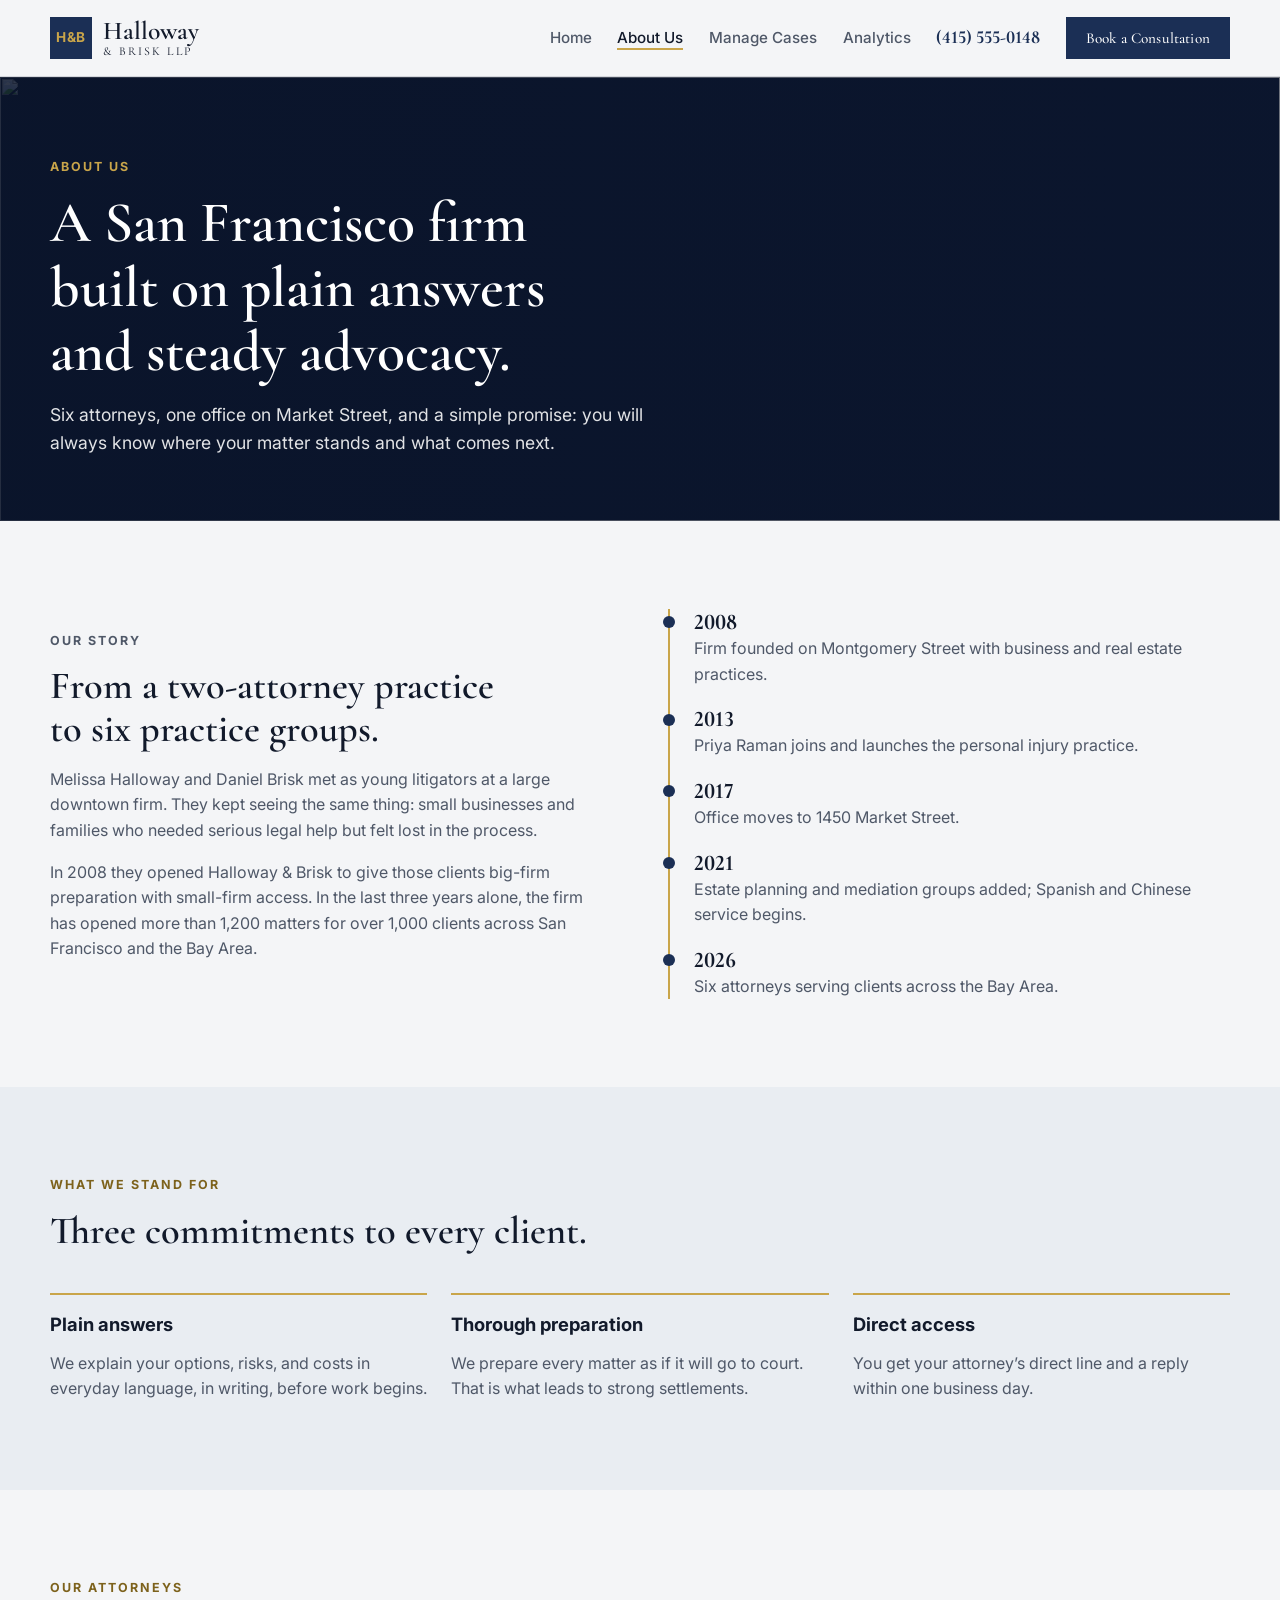
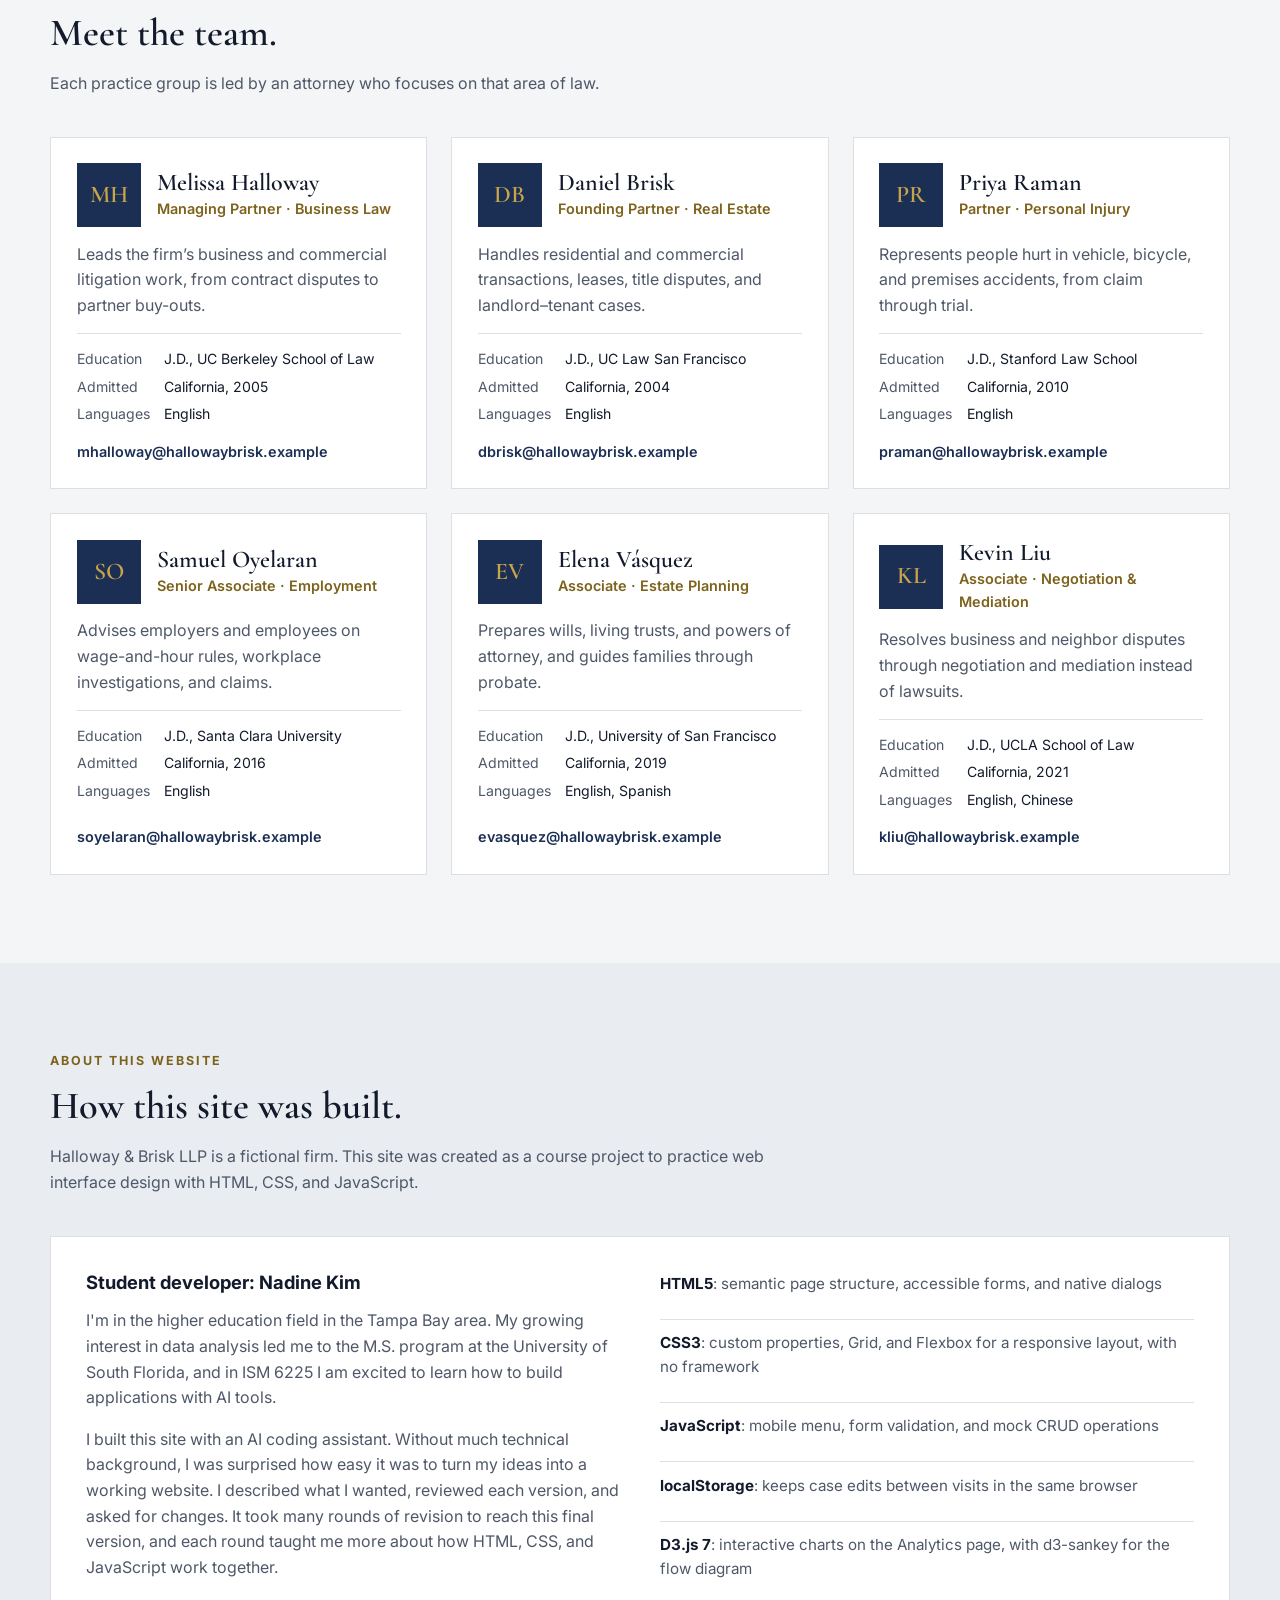
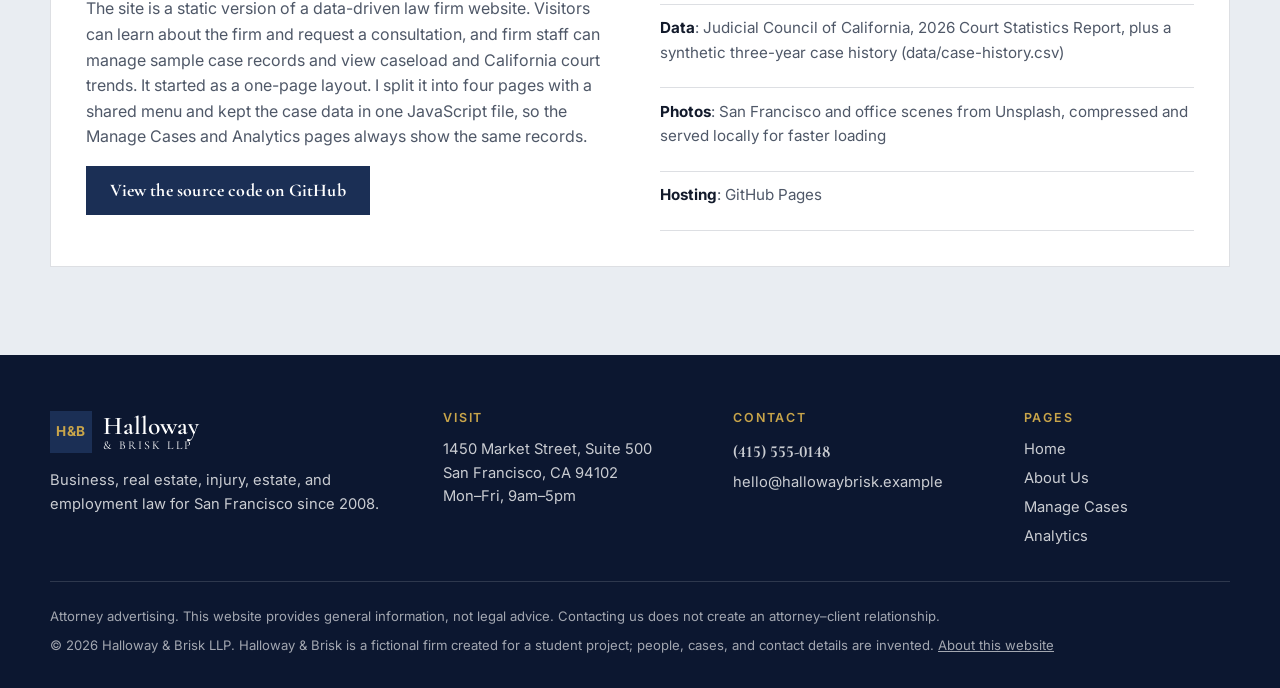
==== aboutus.html @ 7047437b "Add files via upload" ====
<!DOCTYPE html>
<html lang="en">
  <head>
    <meta charset="UTF-8" />
    <meta name="viewport" content="width=device-width, initial-scale=1.0" />
    <title>About Us | Halloway &amp; Brisk LLP</title>
    <meta
      name="description"
      content="Meet the attorneys of Halloway & Brisk LLP, a San Francisco law firm founded in 2008, and learn how this website was built."
    />
    <link rel="icon" href="data:image/svg+xml,%3Csvg xmlns='http://www.w3.org/2000/svg' viewBox='0 0 64 64'%3E%3Crect width='64' height='64' fill='%231b2f55'/%3E%3Ctext x='32' y='43' font-family='Georgia,serif' font-size='30' font-weight='700' fill='%23c9a54a' text-anchor='middle'%3EH%3C/text%3E%3C/svg%3E" />
    <link rel="preconnect" href="https://fonts.googleapis.com" />
    <link rel="preconnect" href="https://fonts.gstatic.com" crossorigin />
    <link
      href="https://fonts.googleapis.com/css2?family=Cormorant+Garamond:wght@600;700&family=Inter:wght@400;500;600;700&display=swap"
      rel="stylesheet"
    />
    <link rel="stylesheet" href="styles.css" />
  </head>
  <body>
    <a class="skip-link" href="#main">Skip to main content</a>

    <header class="site-header">
      <div class="container nav-wrap">
        <a href="index.html" class="brand" aria-label="Halloway &amp; Brisk LLP home">
          <span class="brand-mark" aria-hidden="true">H&amp;B</span>
          <span class="brand-text"><strong>Halloway</strong><small>&amp; Brisk LLP</small></span>
        </a>
        <button class="nav-toggle" type="button" aria-label="Open menu" aria-expanded="false" aria-controls="site-nav">
          <span></span><span></span><span></span>
        </button>
        <nav class="site-nav" id="site-nav" aria-label="Main navigation">
          <a href="index.html">Home</a>
          <a href="aboutus.html" aria-current="page">About Us</a>
          <a href="managecases.html">Manage Cases</a>
          <a href="analytics.html">Analytics</a>
          <a href="tel:+14155550148" class="nav-phone">(415) 555-0148</a>
          <a href="index.html#contact" class="btn btn-primary nav-cta">Book a Consultation</a>
        </nav>
      </div>
    </header>

    <main id="main">
      <section class="page-hero">
        <img src="images/about-cable-car.jpg" alt="" width="1600" height="711" fetchpriority="high" />
        <div class="container">
          <p class="eyebrow">About us</p>
          <h1>A San Francisco firm built on plain answers and steady advocacy.</h1>
          <p class="lead">
            Six attorneys, one office on Market Street, and a simple promise: you will always know where your matter
            stands and what comes next.
          </p>
        </div>
      </section>

      <section class="section">
        <div class="container split">
          <div class="split-copy">
            <p class="eyebrow">Our story</p>
            <h2>From a two-attorney practice to six practice groups.</h2>
            <p>
              Melissa Halloway and Daniel Brisk met as young litigators at a large downtown firm. They kept seeing the
              same thing: small businesses and families who needed serious legal help but felt lost in the process.
            </p>
            <p>
              In 2008 they opened Halloway &amp; Brisk to give those clients big-firm preparation with small-firm
              access. In the last three years alone, the firm has opened more than 1,200 matters for over 1,000 clients
              across San Francisco and the Bay Area.
            </p>
          </div>
          <ol class="timeline" aria-label="Firm history">
            <li><strong>2008</strong><span>Firm founded on Montgomery Street with business and real estate practices.</span></li>
            <li><strong>2013</strong><span>Priya Raman joins and launches the personal injury practice.</span></li>
            <li><strong>2017</strong><span>Office moves to 1450 Market Street.</span></li>
            <li><strong>2021</strong><span>Estate planning and mediation groups added; Spanish and Chinese service begins.</span></li>
            <li><strong>2026</strong><span>Six attorneys serving clients across the Bay Area.</span></li>
          </ol>
        </div>
      </section>

      <section class="section alt-section">
        <div class="container">
          <div class="section-heading">
            <p class="eyebrow">What we stand for</p>
            <h2>Three commitments to every client.</h2>
          </div>
          <div class="values-grid">
            <div>
              <h3>Plain answers</h3>
              <p>We explain your options, risks, and costs in everyday language, in writing, before work begins.</p>
            </div>
            <div>
              <h3>Thorough preparation</h3>
              <p>We prepare every matter as if it will go to court. That is what leads to strong settlements.</p>
            </div>
            <div>
              <h3>Direct access</h3>
              <p>You get your attorney’s direct line and a reply within one business day.</p>
            </div>
          </div>
        </div>
      </section>

      <section id="attorneys" class="section">
        <div class="container">
          <div class="section-heading">
            <p class="eyebrow">Our attorneys</p>
            <h2>Meet the team.</h2>
            <p>Each practice group is led by an attorney who focuses on that area of law.</p>
          </div>

          <div class="team-grid">
            <article class="attorney-card">
              <div class="attorney-head">
                <span class="monogram" aria-hidden="true">MH</span>
                <div>
                  <h3>Melissa Halloway</h3>
                  <p>Managing Partner · Business Law</p>
                </div>
              </div>
              <p>Leads the firm’s business and commercial litigation work, from contract disputes to partner buy-outs.</p>
              <dl>
                <dt>Education</dt><dd>J.D., UC Berkeley School of Law</dd>
                <dt>Admitted</dt><dd>California, 2005</dd>
                <dt>Languages</dt><dd>English</dd>
              </dl>
              <a href="mailto:mhalloway@hallowaybrisk.example">mhalloway@hallowaybrisk.example</a>
            </article>

            <article class="attorney-card">
              <div class="attorney-head">
                <span class="monogram" aria-hidden="true">DB</span>
                <div>
                  <h3>Daniel Brisk</h3>
                  <p>Founding Partner · Real Estate</p>
                </div>
              </div>
              <p>Handles residential and commercial transactions, leases, title disputes, and landlord–tenant cases.</p>
              <dl>
                <dt>Education</dt><dd>J.D., UC Law San Francisco</dd>
                <dt>Admitted</dt><dd>California, 2004</dd>
                <dt>Languages</dt><dd>English</dd>
              </dl>
              <a href="mailto:dbrisk@hallowaybrisk.example">dbrisk@hallowaybrisk.example</a>
            </article>

            <article class="attorney-card">
              <div class="attorney-head">
                <span class="monogram" aria-hidden="true">PR</span>
                <div>
                  <h3>Priya Raman</h3>
                  <p>Partner · Personal Injury</p>
                </div>
              </div>
              <p>Represents people hurt in vehicle, bicycle, and premises accidents, from claim through trial.</p>
              <dl>
                <dt>Education</dt><dd>J.D., Stanford Law School</dd>
                <dt>Admitted</dt><dd>California, 2010</dd>
                <dt>Languages</dt><dd>English</dd>
              </dl>
              <a href="mailto:praman@hallowaybrisk.example">praman@hallowaybrisk.example</a>
            </article>

            <article class="attorney-card">
              <div class="attorney-head">
                <span class="monogram" aria-hidden="true">SO</span>
                <div>
                  <h3>Samuel Oyelaran</h3>
                  <p>Senior Associate · Employment</p>
                </div>
              </div>
              <p>Advises employers and employees on wage-and-hour rules, workplace investigations, and claims.</p>
              <dl>
                <dt>Education</dt><dd>J.D., Santa Clara University</dd>
                <dt>Admitted</dt><dd>California, 2016</dd>
                <dt>Languages</dt><dd>English</dd>
              </dl>
              <a href="mailto:soyelaran@hallowaybrisk.example">soyelaran@hallowaybrisk.example</a>
            </article>

            <article class="attorney-card">
              <div class="attorney-head">
                <span class="monogram" aria-hidden="true">EV</span>
                <div>
                  <h3>Elena Vásquez</h3>
                  <p>Associate · Estate Planning</p>
                </div>
              </div>
              <p>Prepares wills, living trusts, and powers of attorney, and guides families through probate.</p>
              <dl>
                <dt>Education</dt><dd>J.D., University of San Francisco</dd>
                <dt>Admitted</dt><dd>California, 2019</dd>
                <dt>Languages</dt><dd>English, Spanish</dd>
              </dl>
              <a href="mailto:evasquez@hallowaybrisk.example">evasquez@hallowaybrisk.example</a>
            </article>

            <article class="attorney-card">
              <div class="attorney-head">
                <span class="monogram" aria-hidden="true">KL</span>
                <div>
                  <h3>Kevin Liu</h3>
                  <p>Associate · Negotiation &amp; Mediation</p>
                </div>
              </div>
              <p>Resolves business and neighbor disputes through negotiation and mediation instead of lawsuits.</p>
              <dl>
                <dt>Education</dt><dd>J.D., UCLA School of Law</dd>
                <dt>Admitted</dt><dd>California, 2021</dd>
                <dt>Languages</dt><dd>English, Chinese</dd>
              </dl>
              <a href="mailto:kliu@hallowaybrisk.example">kliu@hallowaybrisk.example</a>
            </article>
          </div>
        </div>
      </section>

      <section id="developer" class="section alt-section">
        <div class="container">
          <div class="section-heading">
            <p class="eyebrow">About this website</p>
            <h2>How this site was built.</h2>
            <p>
              Halloway &amp; Brisk LLP is a fictional firm. This site was created as a course project to practice web
              interface design with HTML, CSS, and JavaScript.
            </p>
          </div>

          <div class="dev-card">
            <div>
              <h3>Student developer: Nadine Kim</h3>
              <p>
                I'm in the higher education field in the Tampa Bay area. My growing
                interest in data analysis led me to the M.S. program at the University of South Florida, and in ISM 6225
                I am excited to learn how to build applications with AI tools.
              </p>
              <p>
                I built this site with an AI coding assistant. Without much technical background, I was surprised how
                easy it was to turn my ideas into a working website. I described what I wanted, reviewed each version,
                and asked for changes. It took many rounds of revision to reach this final version, and each round
                taught me more about how HTML, CSS, and JavaScript work together.
              </p>
              <p>
                The site is a static version of a data-driven law firm website. Visitors can learn about the firm and
                request a consultation, and firm staff can manage sample case records and view caseload and California
                court trends. It started as a one-page layout. I split it into four pages with a shared menu and kept
                the case data in one JavaScript file, so the Manage Cases and Analytics pages always show the same
                records.
              </p>
              <p>
                <a class="btn btn-primary" href="https://github.com/nkim-hub/ISM6225_Assignment1">View the source code on GitHub</a>
              </p>
            </div>
            <ul class="tech-list">
              <li><strong>HTML5</strong>: semantic page structure, accessible forms, and native dialogs</li>
              <li><strong>CSS3</strong>: custom properties, Grid, and Flexbox for a responsive layout, with no framework</li>
              <li><strong>JavaScript</strong>: mobile menu, form validation, and mock CRUD operations</li>
              <li><strong>localStorage</strong>: keeps case edits between visits in the same browser</li>
              <li><strong>D3.js 7</strong>: interactive charts on the Analytics page, with d3-sankey for the flow diagram</li>
              <li><strong>Data</strong>: Judicial Council of California, 2026 Court Statistics Report, plus a synthetic three-year case history (data/case-history.csv)</li>
              <li><strong>Photos</strong>: San Francisco and office scenes from Unsplash, compressed and served locally for faster loading</li>
              <li><strong>Hosting</strong>: GitHub Pages</li>
            </ul>
          </div>
        </div>
      </section>
    </main>

    <footer class="site-footer">
      <div class="container footer-grid">
        <div>
          <a href="index.html" class="brand">
            <span class="brand-mark" aria-hidden="true">H&amp;B</span>
            <span class="brand-text"><strong>Halloway</strong><small>&amp; Brisk LLP</small></span>
          </a>
          <p>Business, real estate, injury, estate, and employment law for San Francisco since 2008.</p>
        </div>
        <div>
          <h2 class="footer-title">Visit</h2>
          <address>1450 Market Street, Suite 500<br />San Francisco, CA 94102<br />Mon–Fri, 9am–5pm</address>
        </div>
        <div>
          <h2 class="footer-title">Contact</h2>
          <div class="footer-links">
            <a class="phone" href="tel:+14155550148">(415) 555-0148</a>
            <a href="mailto:hello@hallowaybrisk.example">hello@hallowaybrisk.example</a>
          </div>
        </div>
        <div>
          <h2 class="footer-title">Pages</h2>
          <nav class="footer-links" aria-label="Footer">
            <a href="index.html">Home</a>
            <a href="aboutus.html">About Us</a>
            <a href="managecases.html">Manage Cases</a>
            <a href="analytics.html">Analytics</a>
          </nav>
        </div>
      </div>
      <div class="container footer-legal">
        <p>
          Attorney advertising. This website provides general information, not legal advice. Contacting us does not
          create an attorney–client relationship.
        </p>
        <p>
          © <span class="js-year">2026</span> Halloway &amp; Brisk LLP. Halloway &amp; Brisk is a fictional firm
          created for a student project; people, cases, and contact details are invented.
          <a href="aboutus.html#developer">About this website</a>
        </p>
      </div>
    </footer>

    <script src="js/main.js" defer></script>
  </body>
</html>
---- styles.css ----
/* Halloway & Brisk LLP — shared styles for all pages */

:root {
  --bg: #f4f5f7;
  --surface: #ffffff;
  --surface-alt: #e9edf2;
  --ink: #121a2b;
  --muted: #4f5868;
  --primary: #1b2f55;
  --primary-dark: #0f1e3a;
  --accent: #c9a54a;
  --gold-text: #7d621c;
  --night: #0c1730;
  --line: rgba(15, 30, 58, 0.14);
  --focus: #1f5fbf;
  --good: #1d7a3a;
  --warn: #9a5b00;
  --danger: #b3261e;
  --shadow: 0 18px 40px rgba(12, 23, 48, 0.1);
  --radius: 0;
  --container: 1180px;
  --header-h: 76px;
  --serif: "Cormorant Garamond", Georgia, "Times New Roman", serif;
  --sans: "Inter", "Segoe UI", system-ui, -apple-system, sans-serif;
}

* {
  box-sizing: border-box;
}

html {
  scroll-behavior: smooth;
}

body {
  margin: 0;
  font-family: var(--sans);
  background: var(--bg);
  color: var(--ink);
  line-height: 1.6;
  font-variant-numeric: lining-nums;
}

img {
  max-width: 100%;
  display: block;
}

a {
  color: inherit;
  text-decoration: none;
}

button,
input,
select,
textarea {
  font: inherit;
}

:focus-visible {
  outline: 3px solid var(--focus);
  outline-offset: 2px;
}

[id] {
  scroll-margin-top: calc(var(--header-h) + 16px);
}

.container {
  width: min(var(--container), calc(100% - 2rem));
  margin: 0 auto;
}

.section {
  padding: 5.5rem 0;
}

.alt-section {
  background: var(--surface-alt);
}

.skip-link {
  position: absolute;
  left: 1rem;
  top: -100px;
  z-index: 100;
  background: var(--surface);
  padding: 0.6rem 1rem;
  border-radius: 0;
}

.skip-link:focus {
  top: 1rem;
}

[hidden] {
  display: none !important;
}

.visually-hidden {
  position: absolute;
  width: 1px;
  height: 1px;
  overflow: hidden;
  clip: rect(0 0 0 0);
  white-space: nowrap;
}

/* ---------- Header & navigation ---------- */

.site-header {
  position: sticky;
  top: 0;
  z-index: 20;
  background: rgba(244, 245, 247, 0.95);
  backdrop-filter: blur(14px);
  border-bottom: 1px solid var(--line);
}

.nav-wrap {
  position: relative;
  display: flex;
  align-items: center;
  justify-content: space-between;
  min-height: var(--header-h);
  gap: 1.5rem;
}

.brand {
  display: inline-flex;
  align-items: center;
  gap: 0.7rem;
}

.brand-mark {
  display: grid;
  place-items: center;
  width: 42px;
  height: 42px;
  border-radius: 0;
  background: var(--primary);
  color: var(--accent);
  font-weight: 700;
  font-size: 0.85rem;
  letter-spacing: 0.06em;
}

.brand-text {
  display: flex;
  flex-direction: column;
  line-height: 1.05;
  font-family: var(--serif);
}

.brand-text strong {
  font-size: 1.6rem;
  font-weight: 600;
}

.brand-text small {
  font-size: 0.75rem;
  letter-spacing: 0.18em;
  text-transform: uppercase;
}

.site-nav {
  display: flex;
  align-items: center;
  gap: 1.6rem;
}

.site-nav a {
  color: var(--muted);
  font-weight: 500;
  font-size: 0.95rem;
}

.site-nav a:hover,
.site-nav a[aria-current="page"] {
  color: var(--ink);
}

.site-nav a[aria-current="page"] {
  box-shadow: inset 0 -2px 0 var(--accent);
}

.site-nav .nav-phone {
  color: var(--primary);
  font-family: var(--serif);
  font-size: 1.15rem;
  font-weight: 700;
  white-space: nowrap;
}

.site-nav .nav-cta {
  color: #fff;
  padding: 0.7rem 1.2rem;
}

.site-nav .nav-cta:hover {
  color: #fff;
}

.nav-toggle {
  display: none;
  flex-direction: column;
  justify-content: center;
  gap: 5px;
  width: 44px;
  height: 44px;
  border: 1px solid var(--line);
  border-radius: 0;
  background: var(--surface);
  cursor: pointer;
}

.nav-toggle span {
  display: block;
  width: 18px;
  height: 2px;
  margin: 0 auto;
  background: var(--ink);
}

/* ---------- Buttons ---------- */

.btn {
  display: inline-flex;
  align-items: center;
  justify-content: center;
  gap: 0.5rem;
  border: 1px solid transparent;
  border-radius: 0;
  padding: 0.8rem 1.45rem;
  font-family: var(--serif);
  font-size: 1.12rem;
  font-weight: 700;
  letter-spacing: 0.01em;
  line-height: 1.2;
  cursor: pointer;
  transition: transform 0.2s ease, background-color 0.2s ease, border-color 0.2s ease;
}

.btn:hover {
  transform: translateY(-1px);
}

.btn-primary {
  background: var(--primary);
  color: #fff;
}

.btn-primary:hover {
  background: var(--primary-dark);
  border-color: var(--accent);
}

.hero-actions .btn-primary {
  background: var(--accent);
  color: var(--night);
}

.hero-actions .btn-primary:hover {
  background: #d9b85e;
  border-color: #d9b85e;
}

.btn-secondary {
  background: transparent;
  border-color: rgba(15, 30, 58, 0.35);
  color: var(--ink);
}

.btn-light {
  background: rgba(255, 255, 255, 0.12);
  border-color: rgba(255, 255, 255, 0.55);
  color: #fff;
}

.btn-danger {
  background: var(--danger);
  color: #fff;
}

.btn-small {
  padding: 0.45rem 0.85rem;
  font-size: 1rem;
}

.btn-link {
  background: none;
  border: 0;
  padding: 0.3rem 0.4rem;
  color: var(--primary);
  font-family: var(--serif);
  font-size: 1.05rem;
  font-weight: 700;
  cursor: pointer;
  border-radius: 0;
}

.btn-link:hover {
  text-decoration: underline;
}

.btn-link.danger {
  color: var(--danger);
}

.full-width {
  width: 100%;
}

/* ---------- Type ---------- */

h1,
h2,
h3 {
  margin: 0 0 1rem;
  line-height: 1.12;
  text-wrap: balance;
}

h1,
h2 {
  font-family: var(--serif);
  font-weight: 600;
}

h1 {
  font-size: clamp(2.8rem, 5vw, 4.8rem);
}

h2 {
  font-size: clamp(2.1rem, 3vw, 3.1rem);
}

h3 {
  font-size: 1.15rem;
}

.eyebrow {
  margin: 0 0 0.9rem;
  color: var(--gold-text);
  font-size: 0.78rem;
  letter-spacing: 0.16em;
  text-transform: uppercase;
  font-weight: 700;
}

.lead {
  max-width: 620px;
  font-size: 1.1rem;
  color: var(--muted);
}

.section-heading {
  max-width: 760px;
  margin-bottom: 2.5rem;
}

.section-heading p:not(.eyebrow) {
  color: var(--muted);
  margin: 0;
}

.disclaimer {
  margin: 1.5rem 0 0;
  font-size: 0.85rem;
  color: var(--muted);
  max-width: 820px;
}

.text-link {
  color: var(--primary);
  font-weight: 600;
  text-decoration: underline;
  text-underline-offset: 3px;
  text-decoration-color: var(--accent);
  text-decoration-thickness: 2px;
}

/* ---------- Home hero (photo) ---------- */

.hero {
  position: relative;
  isolation: isolate;
  color: #fff;
  padding: 6rem 0 5rem;
  overflow: hidden;
  background: var(--night);
}

.hero-bg {
  position: absolute;
  inset: 0;
  z-index: -2;
  width: 100%;
  height: 100%;
  object-fit: cover;
  object-position: center 40%;
}

.hero::after {
  content: "";
  position: absolute;
  inset: 0;
  z-index: -1;
  background: linear-gradient(90deg, rgba(10, 20, 42, 0.88) 0%, rgba(10, 20, 42, 0.66) 50%, rgba(10, 20, 42, 0.35) 100%);
}

.hero-grid {
  display: grid;
  grid-template-columns: minmax(0, 1.25fr) minmax(0, 0.75fr);
  gap: 3rem;
  align-items: center;
}

.hero .eyebrow {
  color: var(--accent);
}

.hero h1 {
  max-width: 600px;
}

.hero .lead {
  color: rgba(255, 255, 255, 0.86);
}

.hero-actions {
  display: flex;
  flex-wrap: wrap;
  gap: 1rem;
  margin-top: 2rem;
}

.hero-highlights {
  list-style: none;
  padding: 0;
  margin: 2rem 0 0;
  display: grid;
  gap: 0.6rem;
  color: rgba(255, 255, 255, 0.86);
}

.hero-highlights li::before {
  content: "✓";
  color: var(--accent);
  margin-right: 0.7rem;
  font-weight: 700;
}

.hero-card {
  background: var(--surface);
  color: var(--ink);
  border-radius: var(--radius);
  padding: 2rem;
  border-top: 4px solid var(--accent);
  box-shadow: var(--shadow);
}

.hero-card h2 {
  font-size: 2rem;
  margin-bottom: 0.5rem;
}

.hero-card p {
  color: var(--muted);
  margin: 0 0 1.2rem;
}

.hero-card .big-phone {
  display: block;
  font-family: var(--serif);
  font-size: 2.4rem;
  font-weight: 700;
  color: var(--primary);
  margin-bottom: 0.4rem;
}

.hero-card dl {
  display: grid;
  grid-template-columns: auto 1fr;
  gap: 0.4rem 1rem;
  margin: 1.2rem 0 1.5rem;
  padding-top: 1.2rem;
  border-top: 1px solid var(--line);
  font-size: 0.92rem;
}

.hero-card dt {
  color: var(--muted);
}

.hero-card dd {
  margin: 0;
}

/* ---------- Inner-page banner (photo) ---------- */

.page-hero {
  position: relative;
  isolation: isolate;
  color: #fff;
  padding: 5rem 0 4rem;
  overflow: hidden;
  background: var(--night);
}

.page-hero img {
  position: absolute;
  inset: 0;
  z-index: -2;
  width: 100%;
  height: 100%;
  object-fit: cover;
}

.page-hero::after {
  content: "";
  position: absolute;
  inset: 0;
  z-index: -1;
  background: linear-gradient(90deg, rgba(10, 20, 42, 0.85), rgba(10, 20, 42, 0.45));
}

.page-hero .eyebrow {
  color: var(--accent);
}

.page-hero h1 {
  font-size: clamp(2.5rem, 4.5vw, 4rem);
  max-width: 760px;
}

.page-hero .lead {
  color: rgba(255, 255, 255, 0.88);
  margin: 0;
}

.page-hero .text-link {
  color: var(--accent);
}

.page-hero.compact {
  padding: 3.5rem 0 3rem;
  background: var(--night);
}

.page-hero.compact::after {
  display: none;
}

/* ---------- Trust bar ---------- */

.trust-bar {
  background: var(--night);
  color: #f4f5f7;
  padding: 1.6rem 0;
}

.trust-grid {
  display: grid;
  grid-template-columns: repeat(4, minmax(0, 1fr));
  gap: 1rem;
  margin: 0;
}

.trust-grid div {
  display: flex;
  flex-direction: column-reverse;
  align-items: center;
  text-align: center;
}

.trust-grid dd {
  margin: 0;
  font-family: var(--serif);
  font-size: clamp(1.8rem, 2.8vw, 2.5rem);
  font-weight: 700;
  line-height: 1.15;
  color: var(--accent);
}

.trust-grid dt {
  color: rgba(255, 255, 255, 0.72);
  font-size: 0.86rem;
}

/* ---------- Split sections ---------- */

.split {
  display: grid;
  grid-template-columns: 1fr 1fr;
  gap: 3.5rem;
  align-items: center;
}

.split-image img {
  border-radius: var(--radius);
  width: 100%;
  height: auto;
  aspect-ratio: 5 / 4;
  object-fit: cover;
  box-shadow: var(--shadow);
}

.split-copy p {
  color: var(--muted);
}

.signature-box {
  display: flex;
  align-items: center;
  justify-content: space-between;
  gap: 1rem;
  margin-top: 2rem;
  padding-top: 1.5rem;
  border-top: 1px solid var(--line);
}

.signature-box strong,
.signature-box span {
  display: block;
}

.signature-box span {
  color: var(--muted);
}

/* ---------- Cards ---------- */

.card-grid {
  display: grid;
  grid-template-columns: repeat(3, minmax(0, 1fr));
  gap: 1.5rem;
}

.info-card {
  display: flex;
  flex-direction: column;
  background: var(--surface);
  border: 1px solid var(--line);
  border-radius: var(--radius);
  padding: 1.8rem 1.5rem;
}

.info-card p {
  margin: 0 0 1.2rem;
  color: var(--muted);
}

.info-card .text-link {
  margin-top: auto;
}

.icon {
  width: 48px;
  height: 48px;
  display: grid;
  place-items: center;
  border-radius: 0;
  background: rgba(201, 165, 74, 0.16);
  color: var(--primary);
  margin-bottom: 1rem;
}

.icon svg {
  width: 24px;
  height: 24px;
}

.results-grid {
  display: grid;
  grid-template-columns: 1.5fr 1fr 1fr;
  gap: 1.5rem;
}

.result-card {
  background: var(--surface);
  border: 1px solid var(--line);
  border-radius: var(--radius);
  padding: 2rem;
}

.result-card p {
  margin: 0;
  color: var(--muted);
}

.result-card.large {
  background: var(--night);
  border-top: 4px solid var(--accent);
  padding-top: calc(2rem - 3px);
  color: #f4f5f7;
}

.result-card.large p {
  color: rgba(255, 255, 255, 0.8);
}

.result-card .result-tag {
  margin: 0 0 0.8rem;
  text-transform: uppercase;
  letter-spacing: 0.12em;
  font-size: 0.72rem;
  font-weight: 600;
}

.result-card h3 {
  font-family: var(--serif);
  font-size: clamp(1.7rem, 2.2vw, 2.3rem);
  font-weight: 600;
  margin-bottom: 0.6rem;
}

.process-grid {
  display: grid;
  grid-template-columns: repeat(4, minmax(0, 1fr));
  gap: 1.5rem;
  list-style: none;
  margin: 0;
  padding: 0;
  counter-reset: step;
}

.process-grid li {
  counter-increment: step;
  background: var(--surface);
  border: 1px solid var(--line);
  border-radius: var(--radius);
  padding: 1.8rem 1.4rem;
}

.process-grid li::before {
  content: "0" counter(step);
  display: inline-grid;
  place-items: center;
  width: 42px;
  height: 42px;
  margin-bottom: 1rem;
  border-radius: 0;
  background: var(--primary);
  color: var(--accent);
  font-weight: 700;
}

.process-grid p {
  margin: 0;
  color: var(--muted);
}

.testimonial-grid {
  display: grid;
  grid-template-columns: repeat(3, minmax(0, 1fr));
  gap: 1.5rem;
}

.testimonial-grid figure {
  margin: 0;
  display: flex;
  flex-direction: column;
  justify-content: space-between;
  gap: 1.2rem;
  padding: 1.8rem 1.5rem;
  background: var(--surface);
  border: 1px solid var(--line);
  border-radius: var(--radius);
}

.testimonial-grid blockquote {
  margin: 0;
}

.testimonial-grid figcaption {
  color: var(--muted);
  font-size: 0.92rem;
}

.testimonial-grid figcaption strong {
  display: block;
  color: var(--ink);
}

.stars {
  color: var(--accent);
  letter-spacing: 0.15em;
}

/* ---------- FAQ ---------- */

.faq-list {
  display: grid;
  gap: 0.8rem;
  max-width: 860px;
}

.faq-list details {
  background: var(--surface);
  border: 1px solid var(--line);
  border-radius: 0;
  padding: 0 1.4rem;
}

.faq-list summary {
  cursor: pointer;
  padding: 1.1rem 0;
  font-weight: 600;
  list-style-position: outside;
}

.faq-list details p {
  margin: 0 0 1.2rem;
  color: var(--muted);
}

/* ---------- Forms ---------- */

.form-card {
  background: var(--surface);
  border: 1px solid var(--line);
  border-radius: var(--radius);
  padding: 2rem;
  box-shadow: var(--shadow);
}

.form-grid {
  display: grid;
  grid-template-columns: repeat(2, minmax(0, 1fr));
  gap: 1rem 1.2rem;
}

.form-grid .span-2 {
  grid-column: 1 / -1;
}

.field {
  display: grid;
  gap: 0.4rem;
  align-content: start;
}

.field label,
.field legend {
  font-weight: 600;
  font-size: 0.92rem;
}

.field .req {
  color: var(--danger);
}

input,
select,
textarea {
  width: 100%;
  border: 1px solid rgba(15, 30, 58, 0.25);
  border-radius: 0;
  background: #fff;
  padding: 0.75rem 0.9rem;
  color: var(--ink);
}

input:focus-visible,
select:focus-visible,
textarea:focus-visible {
  outline: 3px solid var(--focus);
  outline-offset: 0;
  border-color: var(--focus);
}

textarea {
  resize: vertical;
  min-height: 120px;
}

.field-hint {
  margin: 0;
  font-size: 0.82rem;
  color: var(--muted);
}

.field-error {
  margin: 0;
  min-height: 1.2em;
  font-size: 0.82rem;
  color: var(--danger);
}

[aria-invalid="true"] {
  border-color: var(--danger);
}

.check {
  display: flex;
  gap: 0.6rem;
  align-items: flex-start;
  font-size: 0.88rem;
  color: var(--muted);
}

.check input {
  width: auto;
  margin-top: 0.25rem;
}

.radio-row {
  display: flex;
  flex-wrap: wrap;
  gap: 0.4rem 1.2rem;
  border: 0;
  padding: 0;
  margin: 0;
}

.radio-row label {
  display: flex;
  gap: 0.4rem;
  align-items: center;
  font-weight: 400;
}

.radio-row input {
  width: auto;
}

.form-note {
  margin: 1rem 0 0;
  color: var(--muted);
  font-size: 0.88rem;
}

.form-note.success {
  color: var(--good);
  font-weight: 600;
}

/* ---------- Contact ---------- */

.contact-grid {
  display: grid;
  grid-template-columns: minmax(0, 0.9fr) minmax(0, 1.1fr);
  gap: 3rem;
  align-items: start;
}

.contact-list {
  list-style: none;
  padding: 0;
  margin: 2rem 0 0;
  display: grid;
  gap: 1rem;
}

.contact-list li {
  display: grid;
  gap: 0.1rem;
}

.contact-list span {
  font-size: 0.78rem;
  text-transform: uppercase;
  letter-spacing: 0.12em;
  color: var(--muted);
  font-weight: 600;
}

.contact-list a {
  color: var(--primary);
  font-weight: 600;
}

.phone {
  font-family: var(--serif);
  font-size: 1.15em;
  font-weight: 700;
}

/* ---------- About page ---------- */

.timeline {
  list-style: none;
  margin: 0;
  padding: 0;
  display: grid;
  gap: 1.2rem;
  border-left: 2px solid var(--accent);
}

.timeline li {
  position: relative;
  padding-left: 1.5rem;
}

.timeline li::before {
  content: "";
  position: absolute;
  left: -7px;
  top: 0.45rem;
  width: 12px;
  height: 12px;
  border-radius: 50%;
  background: var(--primary);
}

.timeline strong {
  display: block;
  font-family: var(--serif);
  font-size: 1.4rem;
  line-height: 1.2;
}

.timeline span {
  color: var(--muted);
}

.values-grid {
  display: grid;
  grid-template-columns: repeat(3, minmax(0, 1fr));
  gap: 1.5rem;
}

.values-grid div {
  border-top: 2px solid var(--accent);
  padding-top: 1.2rem;
}

.values-grid p {
  margin: 0;
  color: var(--muted);
}

.team-grid {
  display: grid;
  grid-template-columns: repeat(3, minmax(0, 1fr));
  gap: 1.5rem;
}

.attorney-card {
  display: flex;
  flex-direction: column;
  gap: 0.9rem;
  background: var(--surface);
  border: 1px solid var(--line);
  border-radius: var(--radius);
  padding: 1.6rem;
}

.attorney-head {
  display: flex;
  gap: 1rem;
  align-items: center;
}

.monogram {
  flex: none;
  display: grid;
  place-items: center;
  width: 64px;
  height: 64px;
  border-radius: 0;
  background: var(--primary);
  color: var(--accent);
  font-family: var(--serif);
  font-size: 1.5rem;
  font-weight: 600;
}

.attorney-head h3 {
  margin: 0;
  font-family: var(--serif);
  font-size: 1.5rem;
  font-weight: 600;
}

.attorney-head p {
  margin: 0;
  color: var(--gold-text);
  font-weight: 600;
  font-size: 0.9rem;
}

.attorney-card > p {
  margin: 0;
  color: var(--muted);
}

.attorney-card dl {
  display: grid;
  grid-template-columns: auto 1fr;
  gap: 0.3rem 0.9rem;
  margin: 0;
  padding-top: 0.9rem;
  border-top: 1px solid var(--line);
  font-size: 0.88rem;
}

.attorney-card dt {
  color: var(--muted);
}

.attorney-card dd {
  margin: 0;
}

.attorney-card a {
  margin-top: auto;
  color: var(--primary);
  font-weight: 600;
  font-size: 0.9rem;
  overflow-wrap: anywhere;
}

.dev-card {
  display: grid;
  grid-template-columns: minmax(0, 1fr) minmax(0, 1fr);
  gap: 2.5rem;
  background: var(--surface);
  border: 1px solid var(--line);
  border-radius: var(--radius);
  padding: 2.2rem;
}

.dev-card p {
  color: var(--muted);
}


.tech-list {
  list-style: none;
  margin: 0;
  padding: 0;
  display: grid;
  gap: 0.7rem;
}

.tech-list li {
  padding-bottom: 0.7rem;
  border-bottom: 1px solid var(--line);
  color: var(--muted);
  font-size: 0.95rem;
}

.tech-list strong {
  color: var(--ink);
}

.placeholder {
  background: #fff3c4;
  padding: 0 0.25rem;
  border-radius: 0;
}

/* ---------- Manage cases (CRUD) ---------- */

.crud-layout {
  display: grid;
  gap: 2rem;
}

.panel {
  background: var(--surface);
  border: 1px solid var(--line);
  border-radius: var(--radius);
  padding: 1.8rem;
}

.panel-head {
  display: flex;
  flex-wrap: wrap;
  align-items: center;
  justify-content: space-between;
  gap: 1rem;
  margin-bottom: 1.4rem;
}

.panel-head h2 {
  font-size: 1.9rem;
  margin: 0;
}

.mode-badge {
  display: inline-block;
  padding: 0.25rem 0.7rem;
  border-radius: 0;
  font-size: 0.78rem;
  font-weight: 700;
  letter-spacing: 0.06em;
  text-transform: uppercase;
  background: rgba(201, 165, 74, 0.18);
  color: var(--gold-text);
}

.mode-badge.editing {
  background: #e6efff;
  color: var(--focus);
}

.form-actions {
  display: flex;
  flex-wrap: wrap;
  gap: 0.8rem;
  margin-top: 1.2rem;
}

.toolbar {
  display: grid;
  grid-template-columns: minmax(0, 2fr) repeat(3, minmax(0, 1fr));
  gap: 0.8rem;
  align-items: end;
  margin-bottom: 1rem;
}

.toolbar .field label {
  font-size: 0.82rem;
}

.result-count {
  margin: 0 0 0.8rem;
  color: var(--muted);
  font-size: 0.9rem;
}

.table-wrap {
  overflow-x: auto;
  border: 1px solid var(--line);
  border-radius: 0;
}

.data-table {
  width: 100%;
  border-collapse: collapse;
  min-width: 900px;
  font-size: 0.92rem;
  font-variant-numeric: tabular-nums;
}

.data-table th,
.data-table td {
  text-align: left;
  padding: 0.75rem 0.9rem;
  border-bottom: 1px solid var(--line);
  vertical-align: middle;
}

.data-table thead th {
  background: var(--surface-alt);
  font-size: 0.78rem;
  text-transform: uppercase;
  letter-spacing: 0.08em;
  color: var(--muted);
  white-space: nowrap;
}

.data-table tbody tr:last-child td {
  border-bottom: 0;
}

.data-table tbody tr:hover {
  background: #f6f8fb;
}

.data-table tr.flash {
  animation: flash 1.6s ease;
}

@keyframes flash {
  from {
    background: rgba(201, 165, 74, 0.3);
  }
  to {
    background: transparent;
  }
}

.data-table .num {
  text-align: right;
}

.sort-btn {
  background: none;
  border: 0;
  padding: 0;
  font: inherit;
  color: inherit;
  letter-spacing: inherit;
  text-transform: inherit;
  cursor: pointer;
}

.sort-btn::after {
  content: " ↕";
  opacity: 0.4;
}

th[aria-sort="ascending"] .sort-btn::after {
  content: " ↑";
  opacity: 1;
}

th[aria-sort="descending"] .sort-btn::after {
  content: " ↓";
  opacity: 1;
}

.row-actions {
  display: flex;
  gap: 0.2rem;
  white-space: nowrap;
}

.status {
  display: inline-flex;
  align-items: center;
  gap: 0.35rem;
  padding: 0.2rem 0.65rem;
  border-radius: 0;
  font-size: 0.8rem;
  font-weight: 600;
  white-space: nowrap;
}

.status::before {
  content: "";
  width: 7px;
  height: 7px;
  border-radius: 50%;
  background: currentColor;
}

.status-intake {
  background: #eef2f7;
  color: #3d5a80;
}

.status-active {
  background: #e7f3ea;
  color: var(--good);
}

.status-litigation {
  background: #fdf0dc;
  color: var(--warn);
}

.status-settled {
  background: #efe9f8;
  color: #5b3e96;
}

.status-closed {
  background: #ececec;
  color: #555;
}

.empty-state {
  padding: 2.5rem 1rem;
  text-align: center;
  color: var(--muted);
}

dialog {
  width: min(520px, calc(100% - 2rem));
  border: 0;
  border-radius: var(--radius);
  padding: 1.8rem;
  box-shadow: var(--shadow);
  color: var(--ink);
}

dialog::backdrop {
  background: rgba(10, 20, 42, 0.5);
}

dialog h2 {
  font-size: 1.8rem;
}

.detail-list {
  display: grid;
  grid-template-columns: auto 1fr;
  gap: 0.5rem 1.2rem;
  margin: 0 0 1.4rem;
}

.detail-list dt {
  color: var(--muted);
}

.detail-list dd {
  margin: 0;
}

.toast {
  position: fixed;
  left: 50%;
  bottom: 1.5rem;
  z-index: 50;
  transform: translate(-50%, 150%);
  background: var(--night);
  color: #fff;
  padding: 0.85rem 1.3rem;
  border-radius: 0;
  box-shadow: var(--shadow);
  transition: transform 0.25s ease;
  max-width: calc(100% - 2rem);
}

.toast.show {
  transform: translate(-50%, 0);
}

/* ---------- Analytics ---------- */

.filter-row {
  display: flex;
  flex-wrap: wrap;
  align-items: end;
  justify-content: space-between;
  gap: 1rem;
  margin-bottom: 1.5rem;
}

.filter-row .field {
  min-width: 240px;
}

.filter-row .section-heading {
  margin-bottom: 0;
}

.insights + .chart-grid {
  margin-top: 2rem;
}

.kpi-grid {
  display: grid;
  grid-template-columns: repeat(4, minmax(0, 1fr));
  gap: 1rem;
  margin-bottom: 1.5rem;
}

.kpi {
  background: var(--surface);
  border: 1px solid var(--line);
  border-radius: 0;
  padding: 1.2rem 1.3rem;
}

.kpi p {
  margin: 0;
  color: var(--muted);
  font-size: 0.85rem;
}

.kpi strong {
  display: block;
  font-size: 2rem;
  line-height: 1.2;
  margin: 0.2rem 0;
}

.chart-grid {
  display: grid;
  grid-template-columns: repeat(2, minmax(0, 1fr));
  gap: 1.5rem;
}

.chart-grid.three {
  grid-template-columns: repeat(3, minmax(0, 1fr));
}

.chart-card {
  margin: 0;
  background: var(--surface);
  border: 1px solid var(--line);
  border-radius: var(--radius);
  padding: 1.5rem;
  min-width: 0;
}

.chart-card.wide {
  grid-column: 1 / -1;
}

.chart-card h3 {
  margin-bottom: 0.3rem;
}

.chart-card .chart-sub {
  margin: 0 0 1rem;
  color: var(--muted);
  font-size: 0.9rem;
}

.chart-box {
  position: relative;
  height: 300px;
}

.chart-card.wide .chart-box {
  height: 340px;
}

.chart-card details {
  margin-top: 1rem;
  font-size: 0.88rem;
}

.chart-card summary {
  cursor: pointer;
  color: var(--primary);
  font-weight: 600;
}

.chart-card details .table-wrap {
  margin-top: 0.8rem;
}

/* Data tables under charts: equal-width columns, headings wrap instead of widening the table. */
.chart-card details .data-table {
  min-width: 0;
  table-layout: fixed;
}

.chart-card details .data-table thead th {
  white-space: normal;
  vertical-align: bottom;
  line-height: 1.35;
}

.chart-card.wide details .data-table {
  min-width: 560px;
}

.insights {
  display: grid;
  grid-template-columns: repeat(3, minmax(0, 1fr));
  gap: 1.5rem;
  margin-top: 1.5rem;
}

.insights div {
  border-top: 2px solid var(--accent);
  padding-top: 1rem;
}

.insights strong {
  display: block;
  font-family: var(--serif);
  font-size: 2.2rem;
  line-height: 1.1;
}

.insights p {
  margin: 0.3rem 0 0;
  color: var(--muted);
  font-size: 0.92rem;
}

.source-note {
  margin-top: 1.5rem;
  font-size: 0.85rem;
  color: var(--muted);
}

/* ---------- Analytics: D3 charts ---------- */

.viz-filters {
  display: flex;
  flex-wrap: wrap;
  align-items: end;
  gap: 1rem 1.5rem;
  margin-bottom: 1.5rem;
}

.viz-filters .field:first-child {
  min-width: 220px;
}

.field-label {
  font-weight: 600;
  font-size: 0.92rem;
}

.viz-scope {
  margin: 0 0 0.6rem auto;
  color: var(--muted);
  font-size: 0.85rem;
}

.seg {
  display: inline-flex;
  border: 1px solid rgba(15, 30, 58, 0.25);
  background: var(--surface);
}

.seg button {
  border: 0;
  background: transparent;
  color: var(--muted);
  padding: 0.62rem 0.95rem;
  font-size: 0.88rem;
  font-weight: 600;
  cursor: pointer;
  transition: background 0.2s ease, color 0.2s ease;
}

.seg button + button {
  border-left: 1px solid rgba(15, 30, 58, 0.15);
}

.seg button:hover {
  background: var(--surface-alt);
}

.seg button[aria-checked="true"] {
  background: var(--primary);
  color: #fff;
}

.card-head {
  display: flex;
  flex-wrap: wrap;
  justify-content: space-between;
  align-items: start;
  gap: 0.5rem 1rem;
}

.kpi {
  position: relative;
  overflow: hidden;
}

.kpi .spark {
  display: block;
  width: 100%;
  height: 34px;
  margin-top: 0.6rem;
  overflow: visible;
}

.kpi .delta {
  font-weight: 600;
}

.kpi .delta.up {
  color: var(--good);
}

.kpi .delta.down {
  color: var(--danger);
}

.legend-chips {
  display: flex;
  flex-wrap: wrap;
  gap: 0.4rem 0.5rem;
  margin: -0.2rem 0 0.8rem;
}

.legend-chips button,
.legend-chips span {
  display: inline-flex;
  align-items: center;
  gap: 0.45rem;
  border: 1px solid var(--line);
  background: var(--surface);
  color: var(--ink);
  font-size: 0.8rem;
  padding: 0.28rem 0.65rem;
  cursor: pointer;
  transition: opacity 0.2s ease, background 0.2s ease;
}

.legend-chips.static span {
  border: 0;
  padding: 0.1rem 0.2rem;
  cursor: default;
  color: var(--muted);
}

.legend-chips button:hover {
  background: var(--surface-alt);
}

.legend-chips button[aria-pressed="false"] {
  opacity: 0.45;
}

.legend-chips button[aria-pressed="false"] i {
  background: transparent !important;
  box-shadow: inset 0 0 0 1.5px var(--muted);
}

.legend-chips i {
  width: 10px;
  height: 10px;
  border-radius: 2px;
  flex: none;
}

.legend-chips i.line {
  width: 16px;
  height: 2px;
  border-radius: 0;
}

.chart-box.tall {
  height: 440px;
}

.chart-card.wide .chart-box.tall {
  height: 440px;
}

.scroll-x {
  overflow-x: auto;
}

.scroll-x .chart-box {
  min-width: 640px;
}

.chart-box svg {
  display: block;
  width: 100%;
  height: 100%;
  overflow: visible;
  font-family: var(--sans);
}

.chart-box:focus-visible {
  outline-offset: 6px;
}

.viz-axis text {
  fill: #6b7280;
  font-size: 11px;
  font-variant-numeric: tabular-nums;
}

.viz-axis line,
.viz-axis path {
  stroke: #c3cad6;
}

.viz-grid line {
  stroke: #e6eaf0;
}

.viz-grid path {
  display: none;
}

.viz-label {
  fill: var(--ink);
  font-size: 12px;
}

.viz-label.muted {
  fill: var(--muted);
}

.viz-label.strong {
  font-weight: 600;
}

.viz-halo {
  paint-order: stroke;
  stroke: var(--surface);
  stroke-width: 4px;
  stroke-linejoin: round;
}

.viz-tip {
  position: fixed;
  z-index: 50;
  pointer-events: none;
  min-width: 150px;
  max-width: 280px;
  background: var(--night);
  color: #fff;
  padding: 0.6rem 0.75rem;
  font-size: 0.8rem;
  line-height: 1.45;
  box-shadow: var(--shadow);
  opacity: 0;
  transform: translateY(4px);
  transition: opacity 0.12s ease, transform 0.12s ease;
}

.viz-tip.show {
  opacity: 1;
  transform: none;
}

.viz-tip .tip-title {
  margin: 0 0 0.3rem;
  color: rgba(255, 255, 255, 0.72);
  font-weight: 500;
}

.viz-tip .tip-row {
  display: flex;
  align-items: center;
  gap: 0.5rem;
}

.viz-tip .tip-row b {
  font-variant-numeric: tabular-nums;
  min-width: 3ch;
}

.viz-tip .tip-row span {
  color: rgba(255, 255, 255, 0.8);
}

.viz-tip .tip-row i {
  width: 12px;
  height: 2px;
  flex: none;
}

.viz-tip .tip-foot {
  margin: 0.35rem 0 0;
  padding-top: 0.35rem;
  border-top: 1px solid rgba(255, 255, 255, 0.18);
  color: rgba(255, 255, 255, 0.8);
}

.viz-empty {
  display: grid;
  place-items: center;
  height: 100%;
  color: var(--muted);
  font-size: 0.9rem;
}

/* ---------- Footer ---------- */

.site-footer {
  background: var(--night);
  color: rgba(255, 255, 255, 0.78);
  padding: 3.5rem 0 2rem;
  font-size: 0.92rem;
}

.footer-grid {
  display: grid;
  grid-template-columns: 1.4fr 1fr 1fr 0.8fr;
  gap: 2rem;
  padding-bottom: 2rem;
  border-bottom: 1px solid rgba(255, 255, 255, 0.14);
}

.footer-grid .brand {
  color: #fff;
  margin-bottom: 1rem;
}

.footer-grid p {
  margin: 0;
}

.footer-title {
  font-family: var(--sans);
  font-size: 0.78rem;
  letter-spacing: 0.14em;
  text-transform: uppercase;
  color: var(--accent);
  margin-bottom: 0.8rem;
}

.footer-grid address {
  font-style: normal;
}

.footer-links {
  display: grid;
  gap: 0.35rem;
}

.footer-links a:hover {
  color: #fff;
  text-decoration: underline;
}

.footer-legal {
  padding-top: 1.5rem;
  display: grid;
  gap: 0.5rem;
  font-size: 0.82rem;
  color: rgba(255, 255, 255, 0.62);
}

.footer-legal p {
  margin: 0;
}

.footer-legal a {
  text-decoration: underline;
}

/* ---------- Responsive ---------- */

@media (max-width: 1100px) {
  .site-nav {
    position: absolute;
    top: calc(100% + 1px);
    left: -1rem;
    right: -1rem;
    display: none;
    flex-direction: column;
    align-items: stretch;
    gap: 0.2rem;
    background: var(--surface);
    border-bottom: 1px solid var(--line);
    padding: 0.8rem 1rem 1.2rem;
    box-shadow: 0 20px 30px rgba(12, 23, 48, 0.08);
  }

  .site-nav.open {
    display: flex;
  }

  .site-nav a {
    padding: 0.7rem 0.4rem;
  }

  .site-nav a[aria-current="page"] {
    box-shadow: inset 3px 0 0 var(--primary);
    padding-left: 0.8rem;
  }

  .site-nav .nav-cta {
    margin-top: 0.5rem;
  }

  .nav-toggle {
    display: flex;
  }

  .toolbar {
    grid-template-columns: repeat(2, minmax(0, 1fr));
  }
}

@media (max-width: 900px) {
  .hero-grid,
  .split,
  .contact-grid,
  .dev-card {
    grid-template-columns: 1fr;
  }

  .card-grid,
  .process-grid,
  .testimonial-grid,
  .team-grid,
  .values-grid,
  .insights,
  .chart-grid,
  .footer-grid {
    grid-template-columns: repeat(2, minmax(0, 1fr));
  }

  .chart-grid.three {
    grid-template-columns: repeat(2, minmax(0, 1fr));
  }

  .chart-grid.three > :last-child {
    grid-column: 1 / -1;
  }

  .results-grid {
    grid-template-columns: 1fr 1fr;
  }

  .results-grid .large {
    grid-column: 1 / -1;
  }

  .kpi-grid,
  .trust-grid {
    grid-template-columns: repeat(2, minmax(0, 1fr));
  }

  .split-image img {
    aspect-ratio: 16 / 9;
  }
}

@media (max-width: 620px) {
  .section {
    padding: 4rem 0;
  }

  .hero {
    padding: 4rem 0 3.5rem;
  }

  .card-grid,
  .process-grid,
  .testimonial-grid,
  .team-grid,
  .values-grid,
  .insights,
  .chart-grid,
  .chart-grid.three,
  .results-grid,
  .footer-grid,
  .form-grid,
  .toolbar {
    grid-template-columns: 1fr;
  }

  .form-card,
  .panel,
  .dev-card {
    padding: 1.4rem;
  }

  .brand-text strong {
    font-size: 1.35rem;
  }
}

@media (prefers-reduced-motion: reduce) {
  html {
    scroll-behavior: auto;
  }

  *,
  *::before,
  *::after {
    transition: none !important;
    animation: none !important;
  }
}
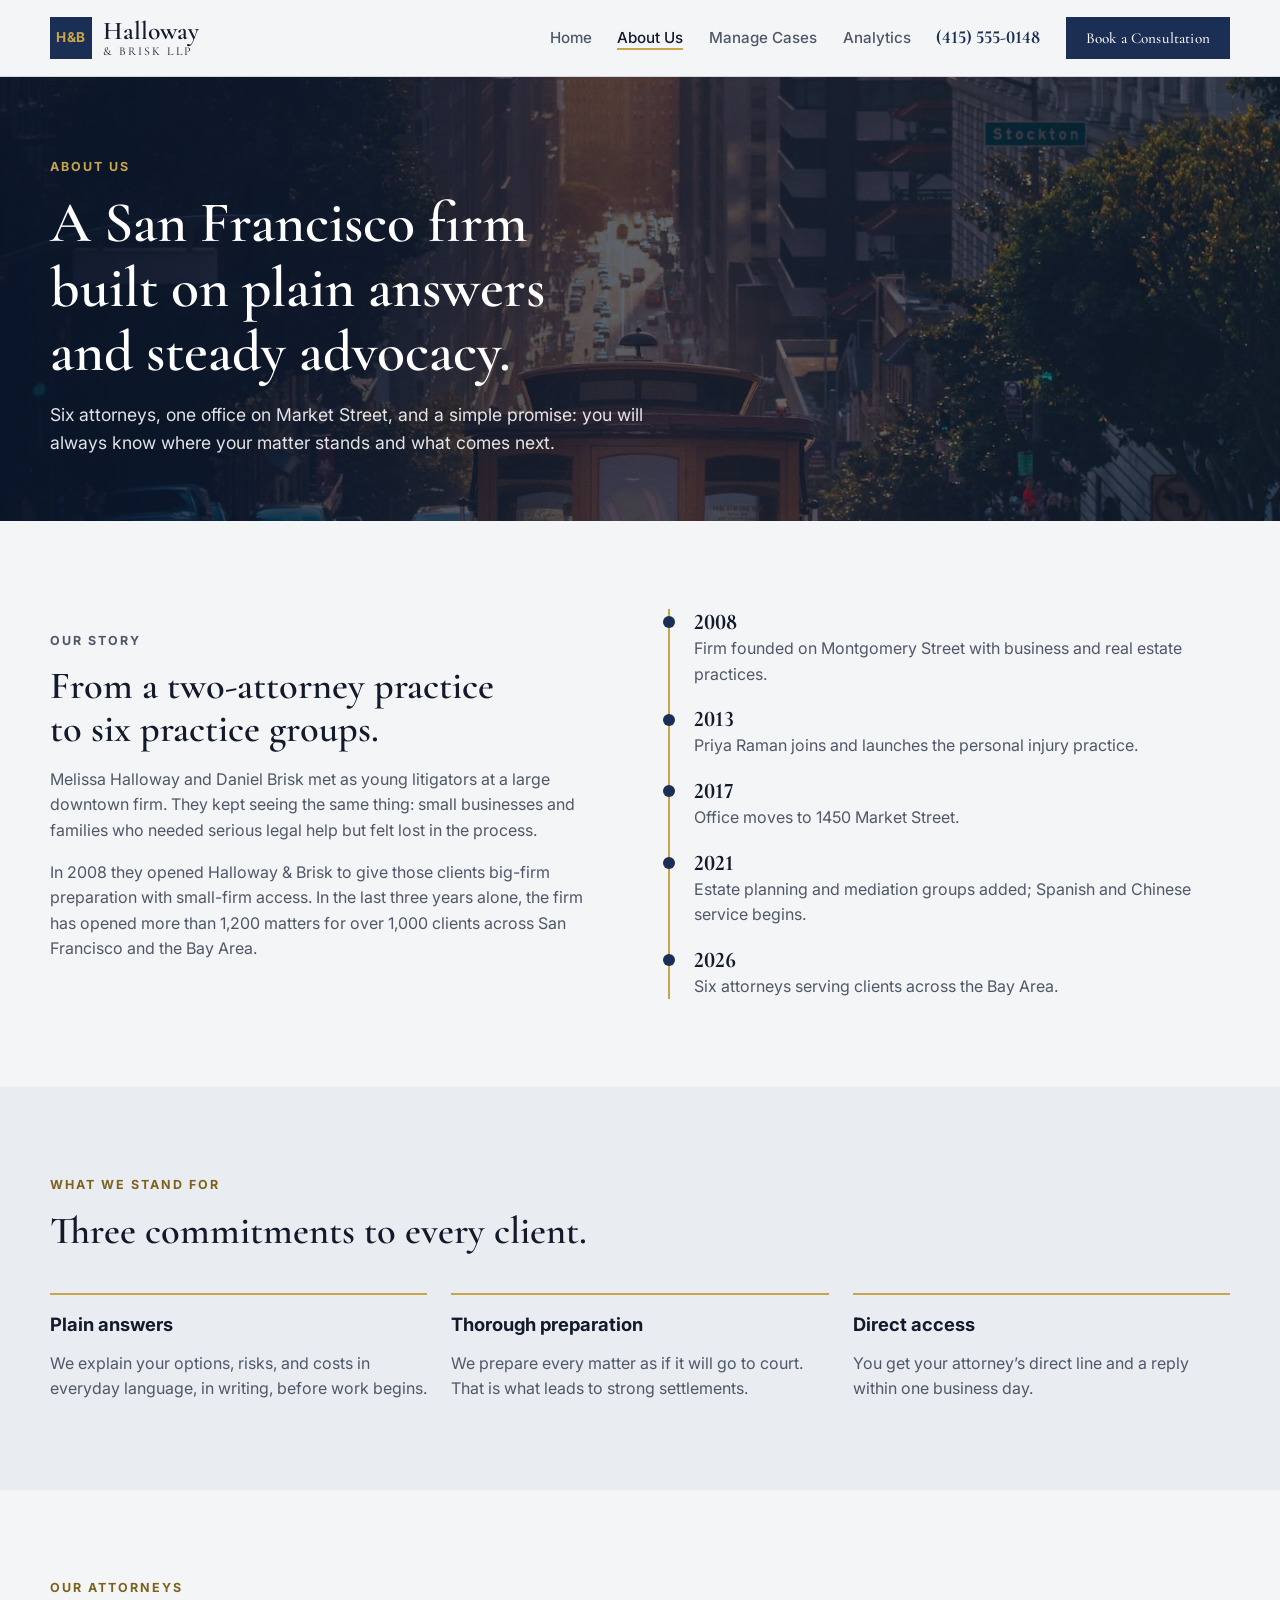
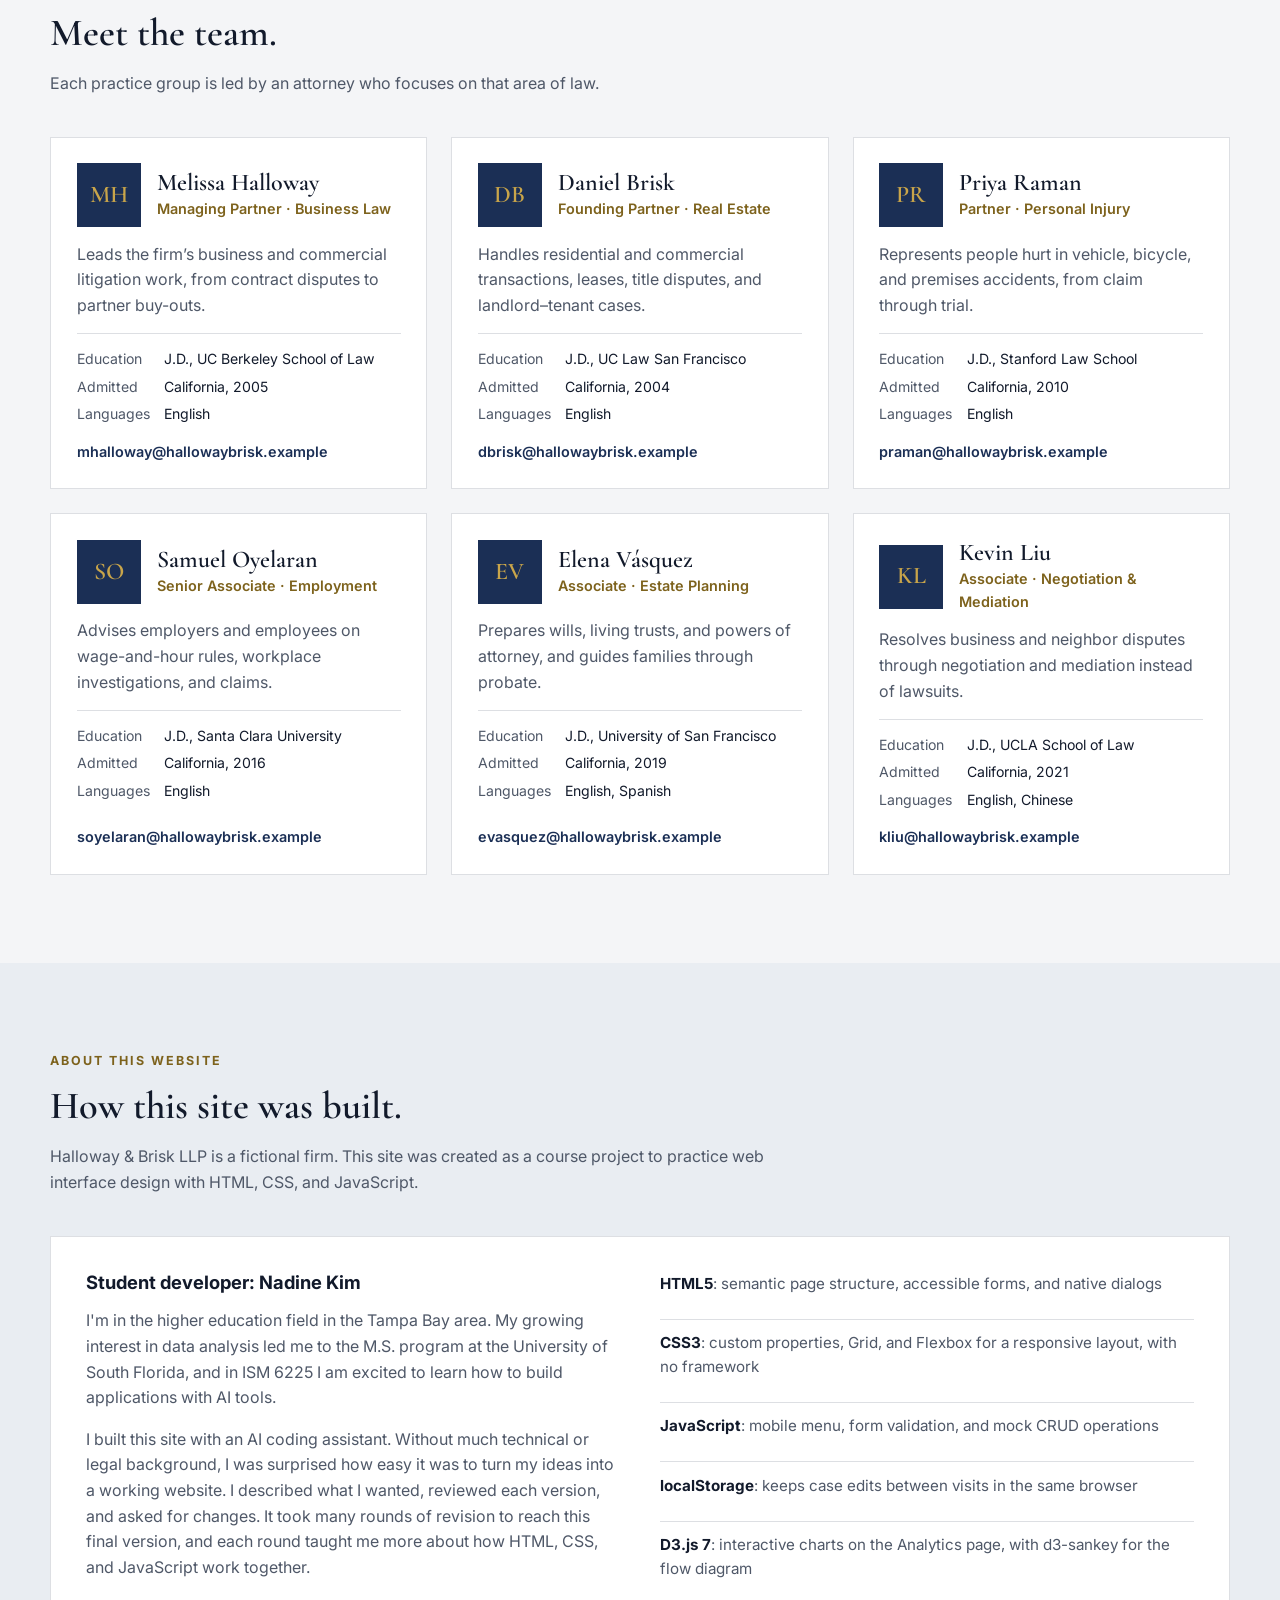
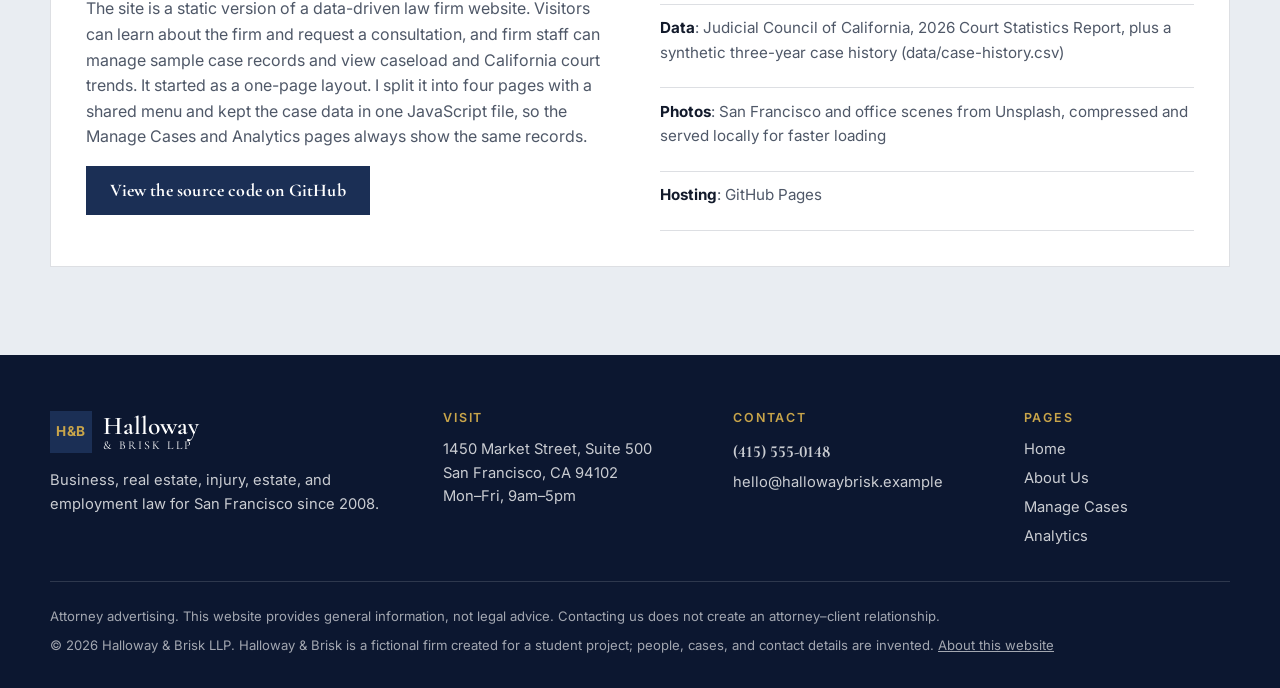
==== commit b6bd3a96: "Update description of site creation process Added 'legal' to the description of the site's creation " ====
--- a/aboutus.html
+++ b/aboutus.html
@@ -235,7 +235,7 @@
                 I am excited to learn how to build applications with AI tools.
               </p>
               <p>
-                I built this site with an AI coding assistant. Without much technical background, I was surprised how
+                I built this site with an AI coding assistant. Without much technical or legal background, I was surprised how
                 easy it was to turn my ideas into a working website. I described what I wanted, reviewed each version,
                 and asked for changes. It took many rounds of revision to reach this final version, and each round
                 taught me more about how HTML, CSS, and JavaScript work together.
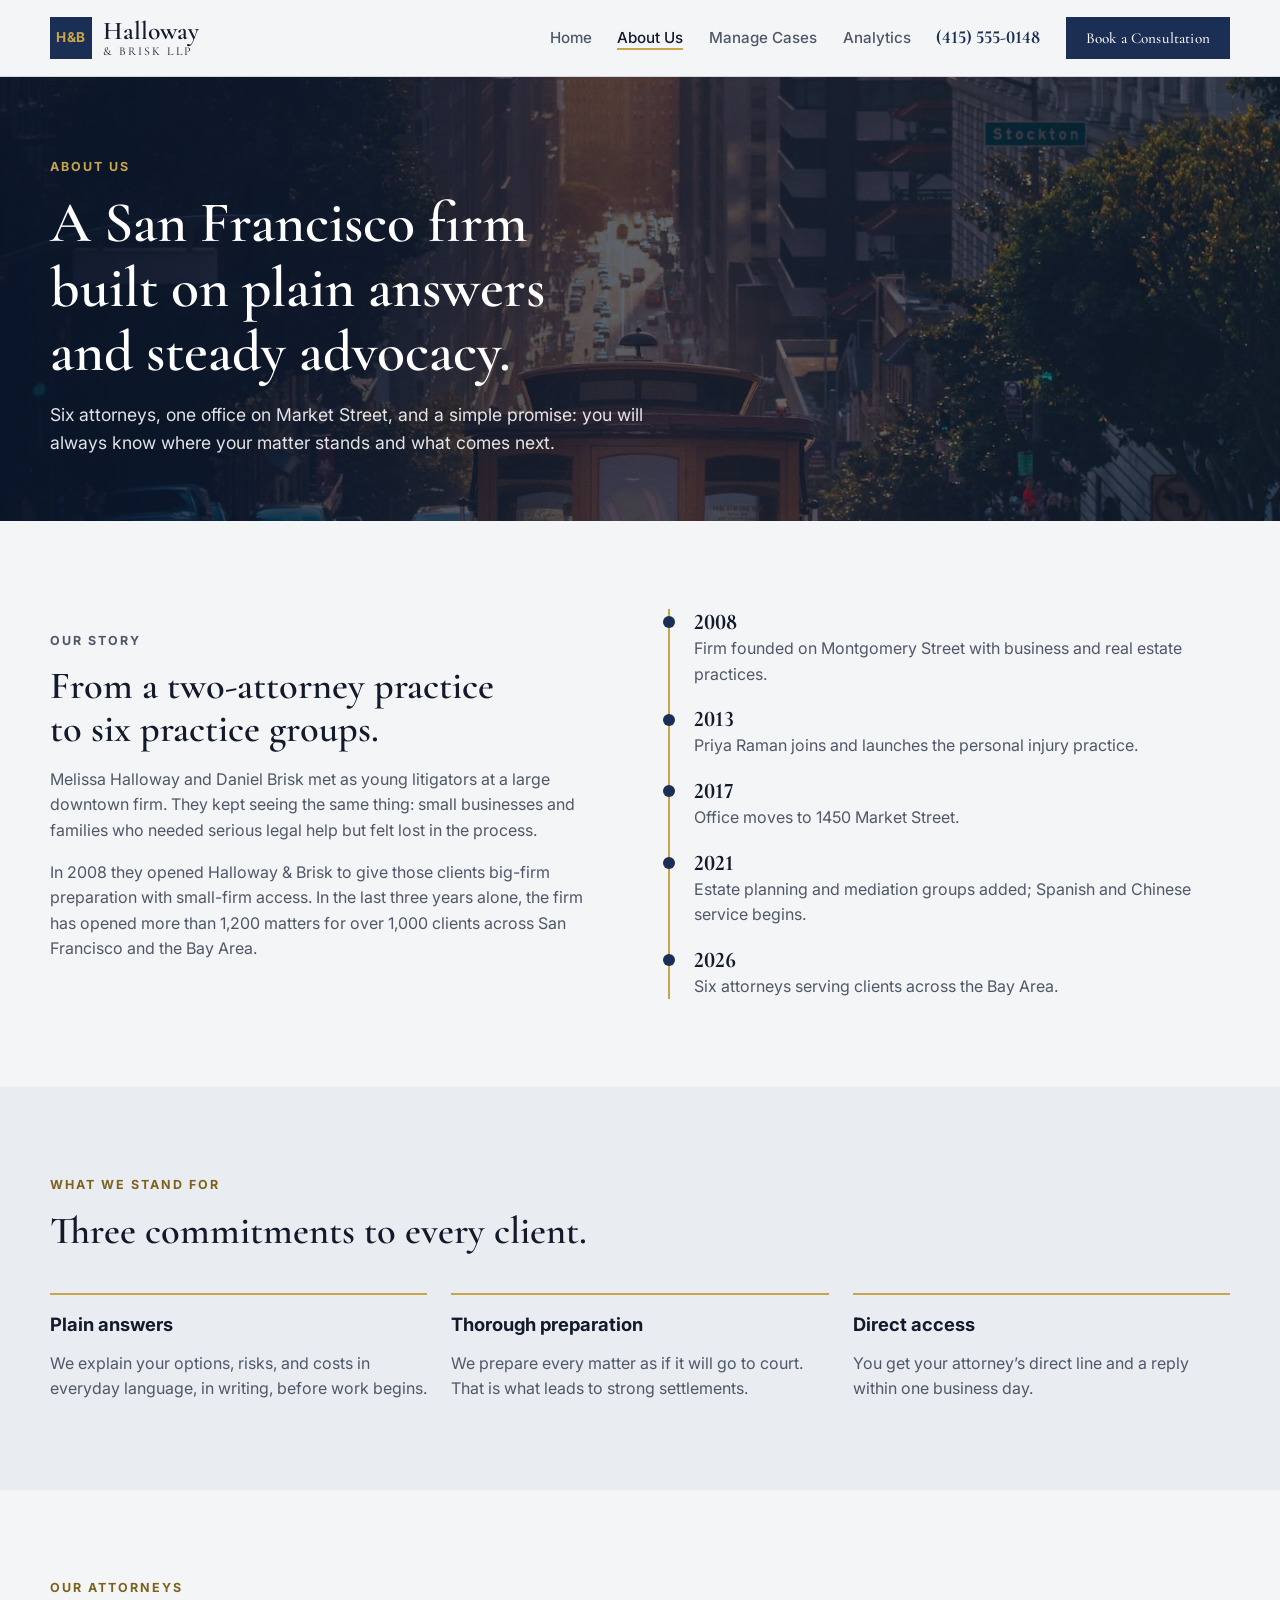
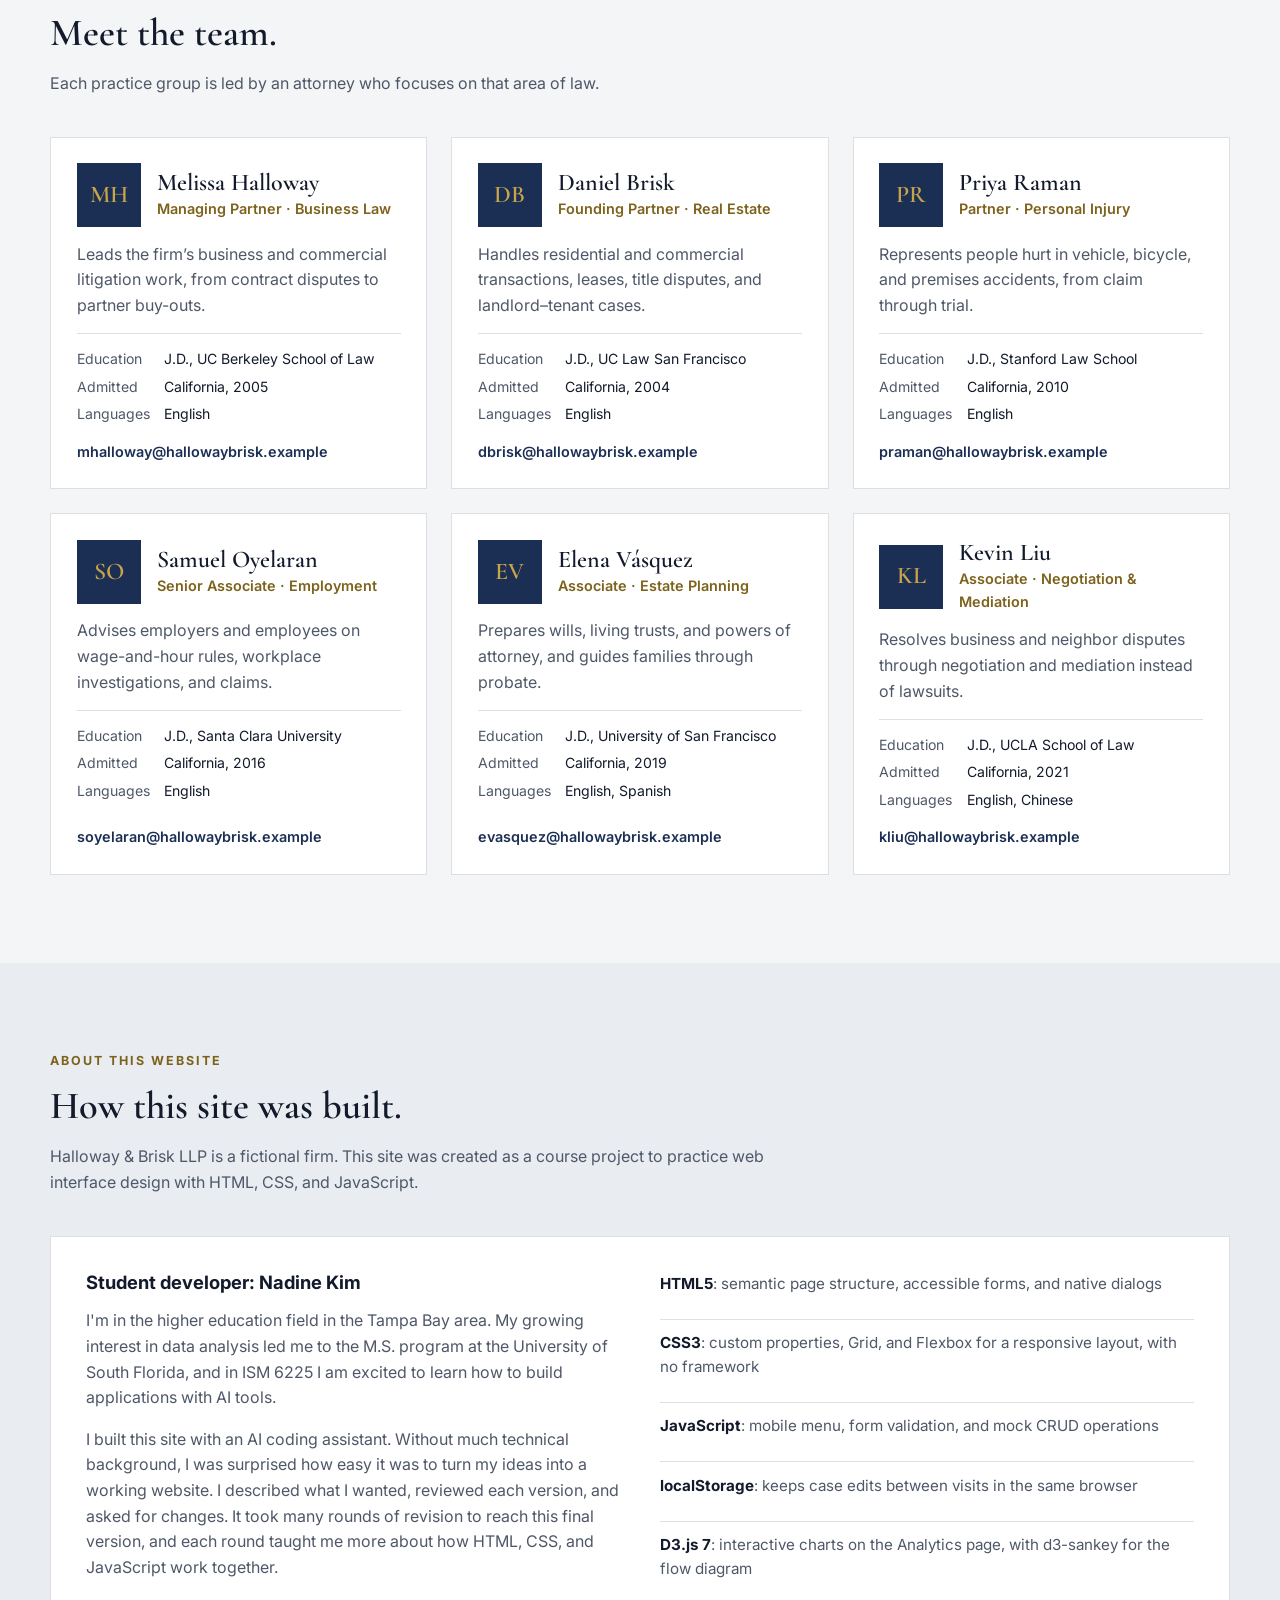
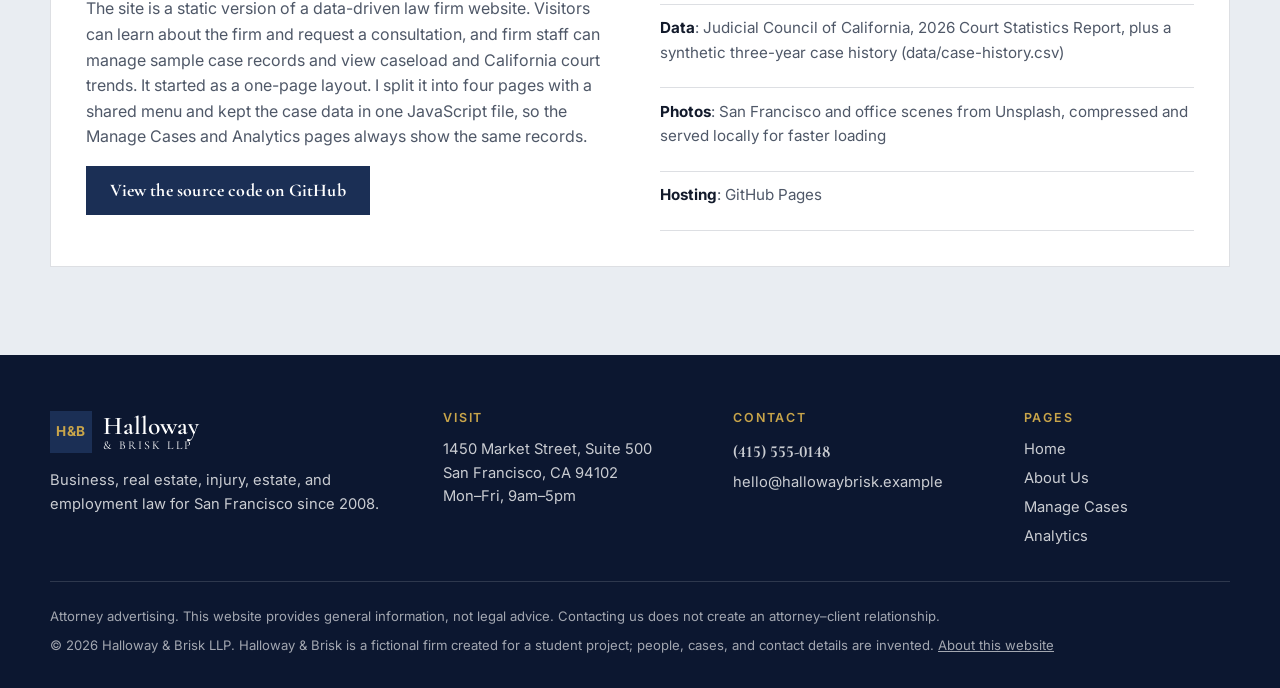
==== commit d197ef72: "Add files via upload" ====
--- a/aboutus.html
+++ b/aboutus.html
@@ -235,7 +235,7 @@
                 I am excited to learn how to build applications with AI tools.
               </p>
               <p>
-                I built this site with an AI coding assistant. Without much technical or legal background, I was surprised how
+                I built this site with an AI coding assistant. Without much technical background, I was surprised how
                 easy it was to turn my ideas into a working website. I described what I wanted, reviewed each version,
                 and asked for changes. It took many rounds of revision to reach this final version, and each round
                 taught me more about how HTML, CSS, and JavaScript work together.
